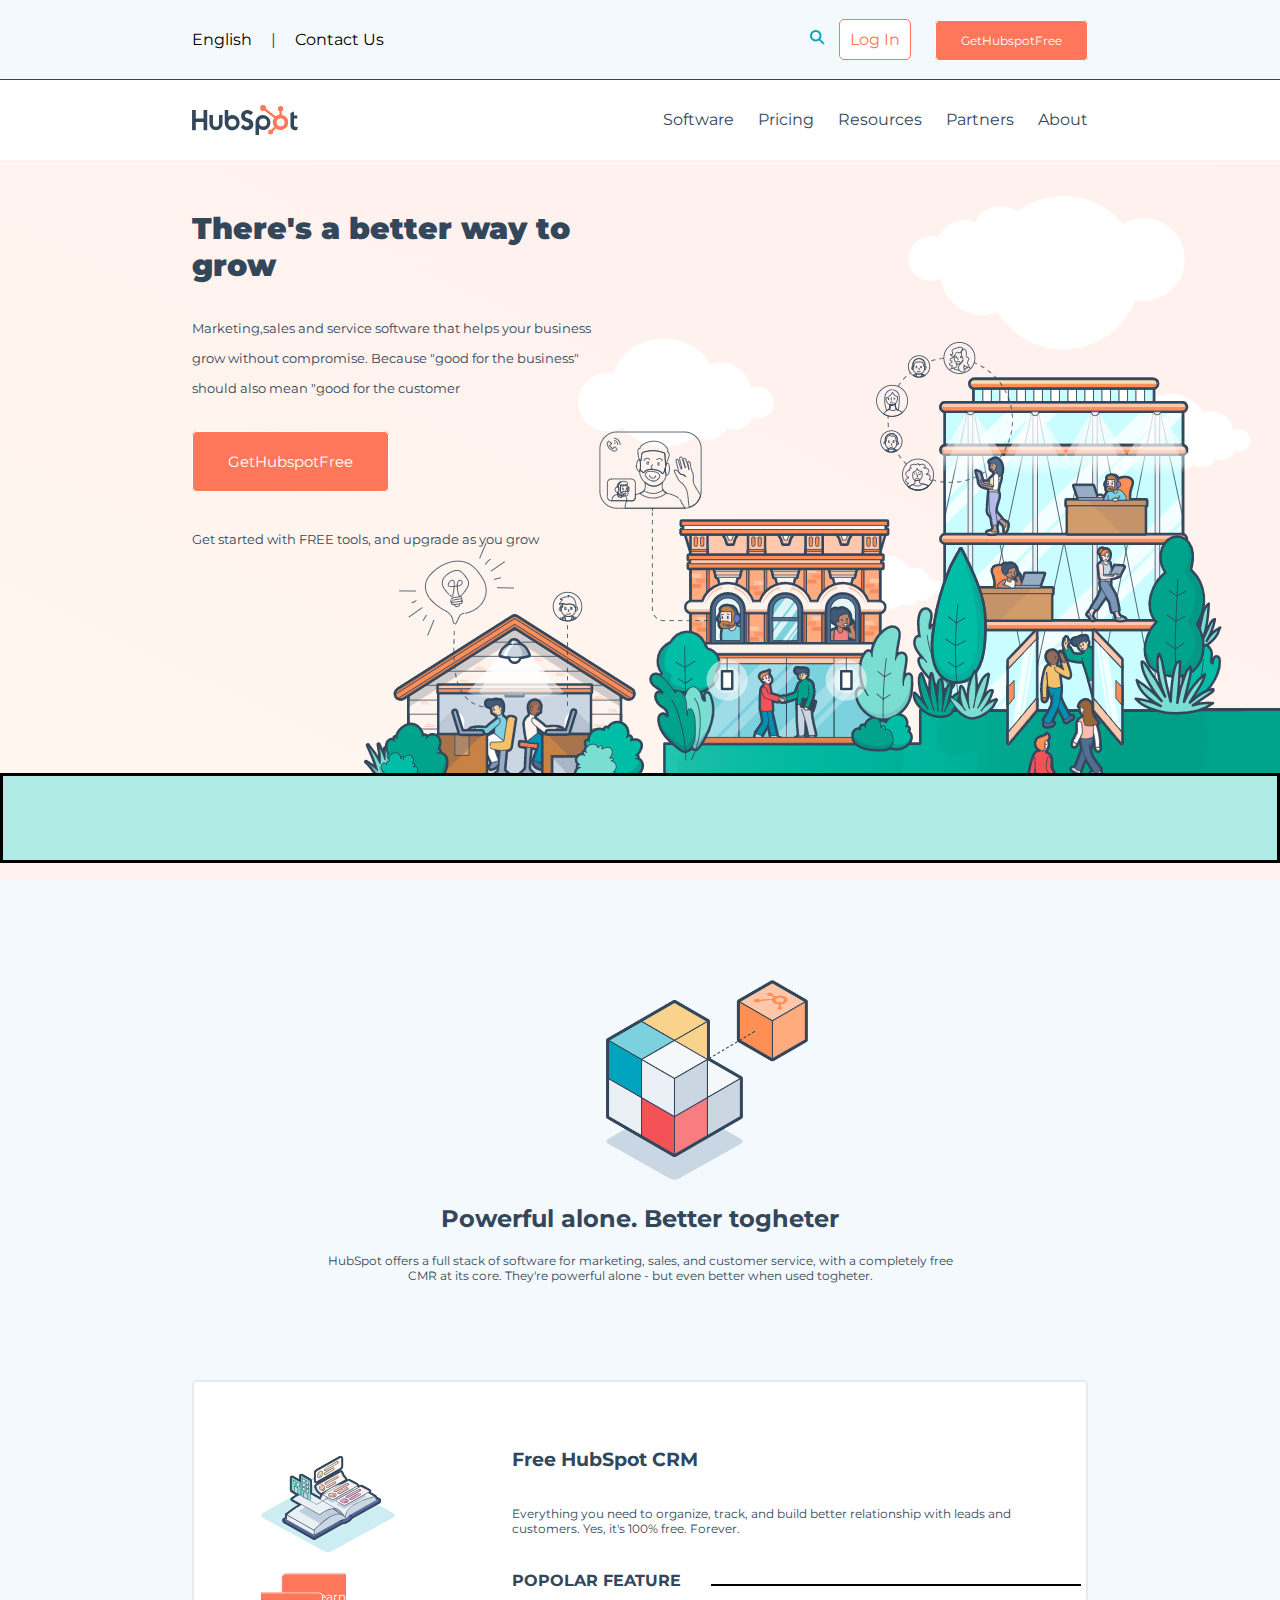
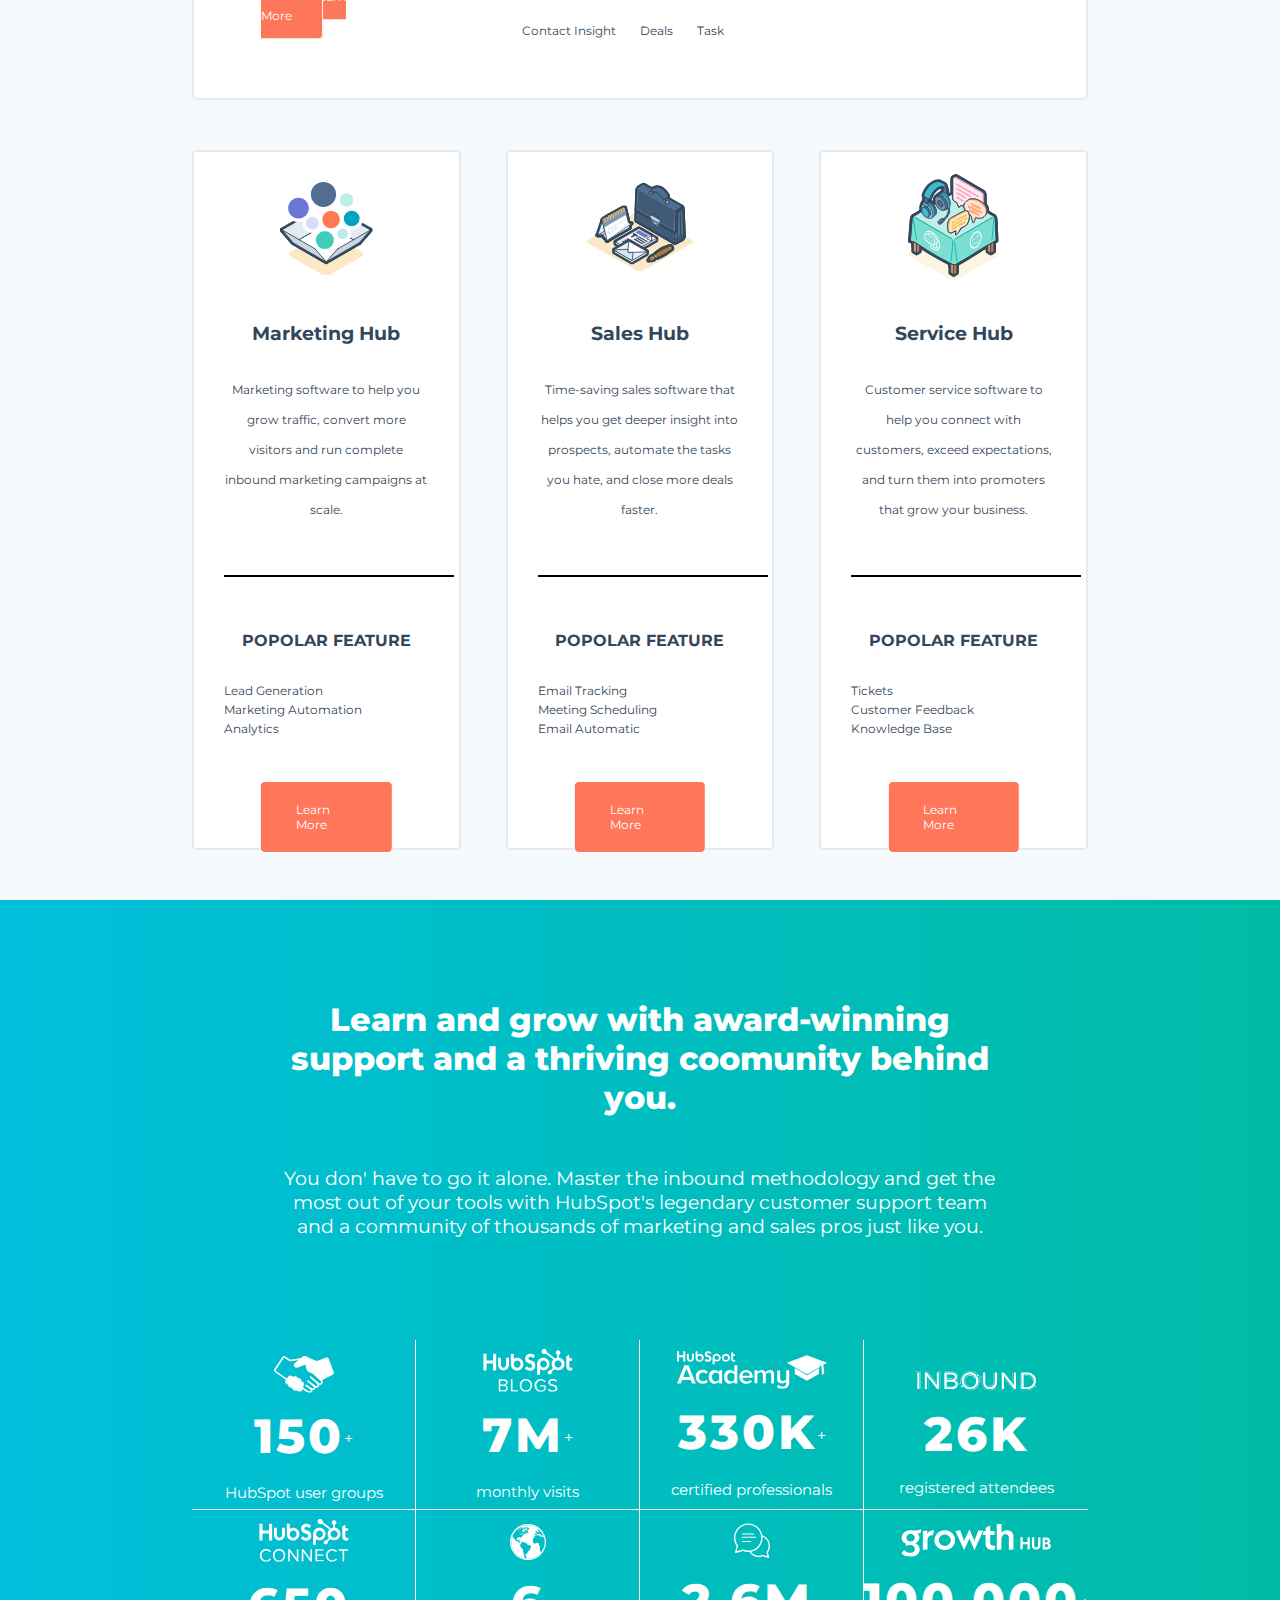
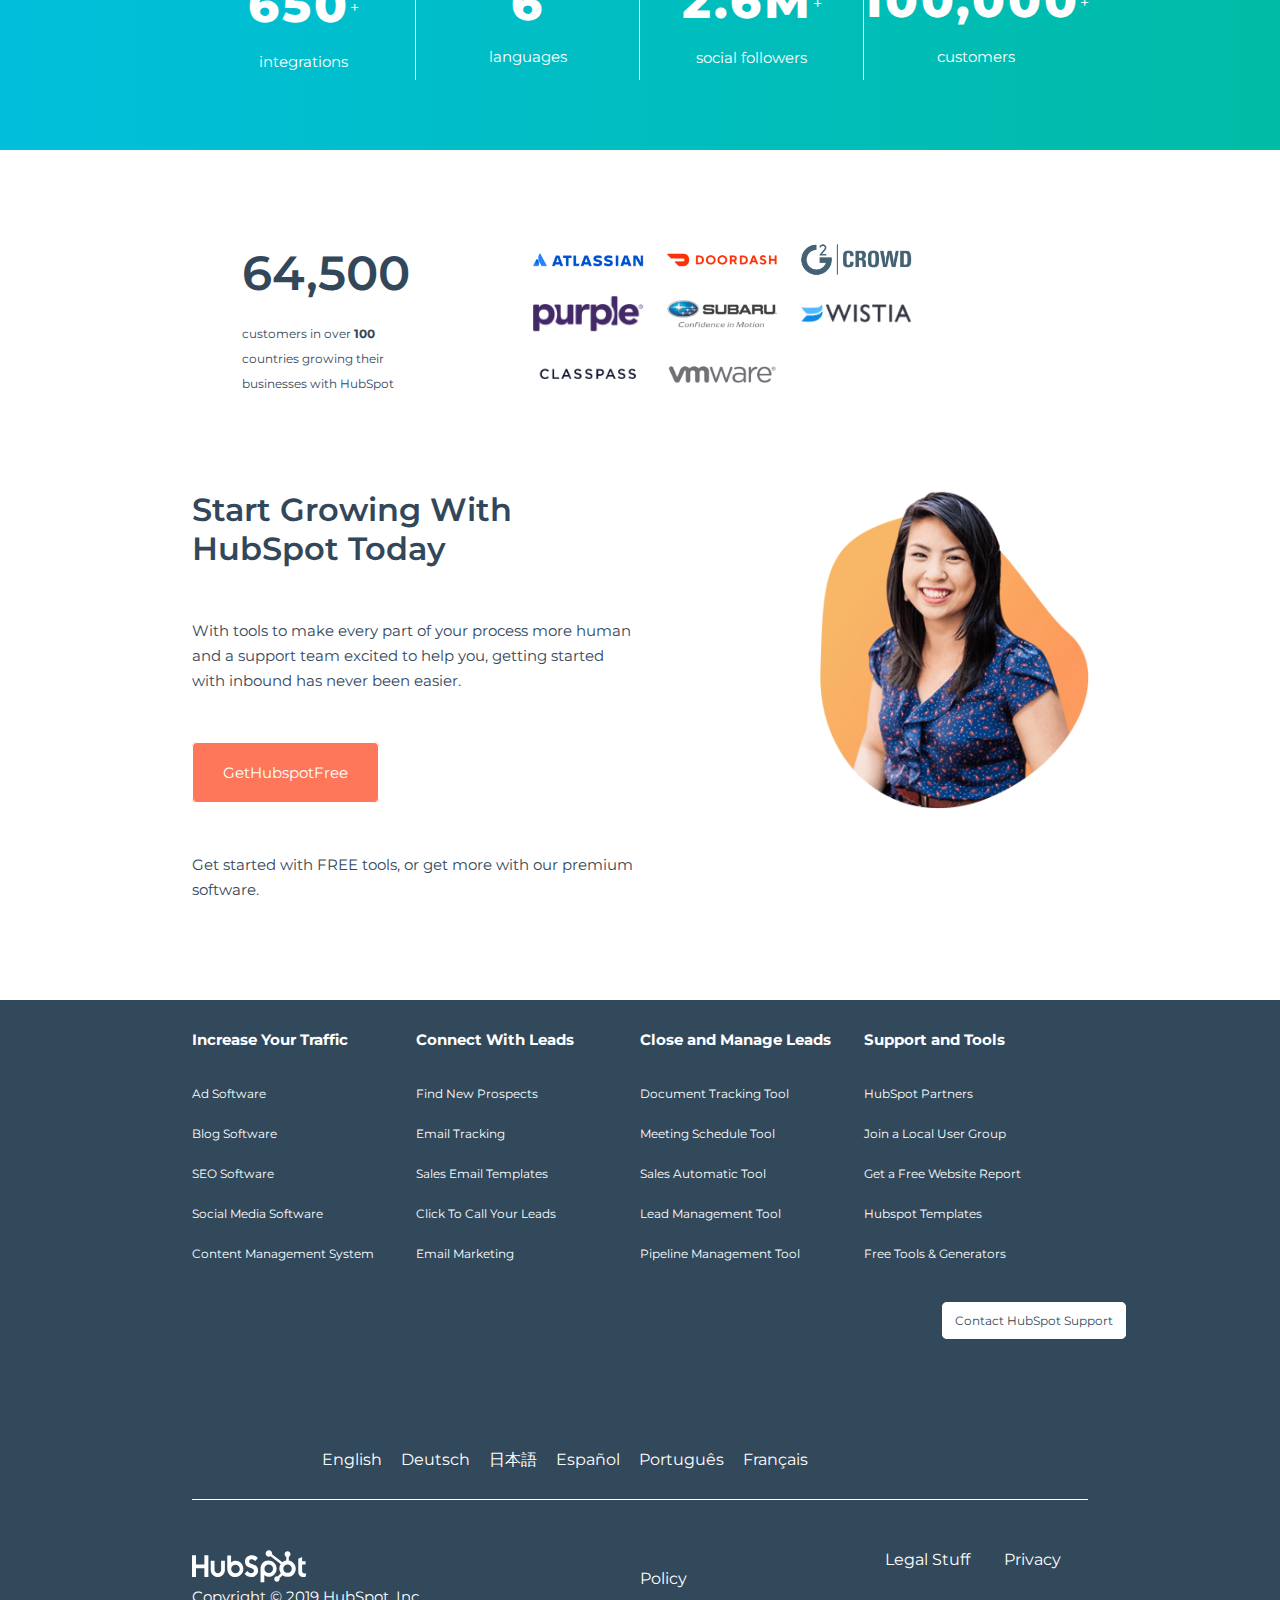
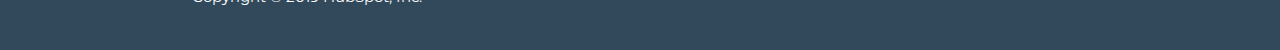
==== Bonus/index.html @ e4b9af1b "Bonus 1 complete" ====
<!DOCTYPE html>
<html lang="en">
<head>
    <meta charset="UTF-8">
    <meta http-equiv="X-UA-Compatible" content="IE=edge">
    <meta name="viewport" content="width=device-width, initial-scale=1.0">
    <title>Hubspot</title>
    <link rel="stylesheet" href="./Asset/style.css">
    <link rel="preconnect" href="https://fonts.gstatic.com">
    <link href="https://fonts.googleapis.com/css2?family=Montserrat:wght@200;400;600;800&display=swap" rel="stylesheet"> 
    <link rel="stylesheet" href="https://cdnjs.cloudflare.com/ajax/libs/font-awesome/5.15.3/css/all.min.css" integrity="sha512-iBBXm8fW90+nuLcSKlbmrPcLa0OT92xO1BIsZ+ywDWZCvqsWgccV3gFoRBv0z+8dLJgyAHIhR35VZc2oM/gI1w==" crossorigin="anonymous" />
    <link rel="icon" href="./assets/img/HubSpot-Inversed-Favicon.webp" />
</head>

<body>
    <!-- Header -->
    <header>

        <div class="first_head">
            <nav class="utility clearfix">
                <ul class="left_nav">
                    <li>
                        <a href="">
                            <i class="fas fa-globe-europe"></i>
                            English
                            <i class="fas fa-chevron-down fa-sm fa-fw"></i>
                        </a>
                    </li>
                    <div class="vr">|</div>
                    <li><a href="">Contact Us</a></li>
                </ul>
                <ul class="right_nav">
                    <img class="search" src="./Asset/IMG/search-20icon.webp" alt="Search">
                    <li><a class="login" href="">Log In</a></li>
                    <li><a class="gethub" href="">GetHubspotFree</a></li>
                </ul>
            </nav>
        </div>
        <div class="second_head">
            <nav class="utility clearfix">
                <div class="img_hubspot">
                    <img class="hubspot" src="./Asset/IMG/logo.svg" alt="Logo">
                </div>
                <div class="right_head">
                <ul>
                    <li>Software <i class="fas fa-chevron-down fa-sm fa-fw"></i></li>
                    <li>Pricing</li>
                    <li>Resources <i class="fas fa-chevron-down fa-sm fa-fw"></i></li>
                    <li>Partners <i class="fas fa-chevron-down fa-sm fa-fw"></i></li>
                    <li>About <i class="fas fa-chevron-down fa-sm fa-fw"></i></li>
                </ul>
                </div>
            </nav>
        </div>
        <section class="main_head">
            <div class="utility">
                <div class="s_head">
                    <h1 class="t_head"><strong>There's a better way to grow</strong></h1><br>
                    <p class="p_head">Marketing,sales and service software that helps your business grow without compromise. Because "good for the business" should also mean "good for the customer</p><br>
                    <a class="span_head" href="">GetHubspotFree</a><br>
                    <p class="sp_head">Get started with FREE tools, and upgrade as you grow</p>
                    
                </div>
            </div>
            <div class="hl_head"></div>
        </section>

    </header>
    
    <!-- /Header -->

    <!-- Main -->
    <main>

        <!-- First Section Main -->

        <div class="content_main">
            <section class="utility">
                <div class="container_1">
                    <img class="cube" src="./Asset/IMG/cube.webp" alt="Cube">
                    <h2 class="h_cube">Powerful alone. Better togheter</h2>
                    <p class="p_cube">HubSpot offers a full stack of software for marketing, sales, and customer service, with a completely free CMR at its core. They're powerful alone - but even better when used togheter.</p>
                </div>
            </section>

            <section class="utility">
                <div class="container_2 clearfix">
                    <div class="l_cont">
                        <div class="position_l">
                            <img class="book" src="./Asset/IMG/book.svg" alt="Book">
                            <a class="learnmore" href="">Learn More</a>
                        </div>
                    </div>
                    <div class="r_cont">
                        <h3 class="r_title">Free HubSpot CRM</h3>
                        <p class="cont_p">Everything you need to organize, track, and build better relationship with leads and <br> customers. Yes, it's 100% free. Forever.</p>
                        <h4 class="pt">POPOLAR FEATURE</h4><div class="linee"></div>
                        <div class="spandiv">
                            <i class="fas fa-check-circle check"></i><span class="spancont">Contact Insight</span> 
                            <i class="fas fa-check-circle check"></i><span class="spancont">Deals</span> 
                            <i class="fas fa-check-circle check"></i><span class="spancont">Task</span>
                        </div>
                        
                    </div>

                </div>
            </section>
            
            <section class="utility">
                <div class="container_3 clearfix">

                    <aside class="left_aside">
                        <div class="img_aside">
                            <img class="buble" src="./Asset/IMG/buble.svg" alt="Buble"><br>
                            <h3 class="t_aside">Marketing Hub</h3>
                            <p class="p_aside">Marketing software to help you grow traffic, convert more visitors and run complete inbound marketing campaigns at scale.</p>
                            <div class="hr_aside"></div><br>
                            <h4 class="h_aside"s>POPOLAR FEATURE</h4>
                            <div class="divspan">
                                <i class="fas fa-check-circle check"></i><span class="s_span">Lead Generation</span><br>
                                <i class="fas fa-check-circle check"></i><span class="s_span">Marketing Automation</span><br>
                                <i class="fas fa-check-circle check"></i><span class="s_span">Analytics</span><br>
                            </div>
                            <div class="div_learn">
                                <a class="learn_more" href="">Learn More</a>
                            </div>
                            
                
                        </div>
                    </aside>

                    <aside class="center_aside">
                        <div class="img_aside">
                            <img class="office" src="./Asset/IMG/office.svg" alt="Office"><br>
                            <h3 class="t_aside">Sales Hub</h3>
                            <p class="p_aside">Time-saving sales software that helps you get deeper insight into prospects, automate the tasks you hate, and close more deals faster.</p>
                            <div class="hr_aside"></div><br>
                            <h4 class="h_aside"s>POPOLAR FEATURE</h4>
                            <div class="divspan">
                                <i class="fas fa-check-circle check"></i><span class="s_span">Email Tracking</span><br>
                                <i class="fas fa-check-circle check"></i><span class="s_span">Meeting Scheduling</span><br>
                                <i class="fas fa-check-circle check"></i><span class="s_span">Email Automatic</span><br>
                            </div>
                            <div class="div_learn">
                                <a class="learn_more" href="">Learn More</a>
                            </div>
                        </div>
                    </aside>

                    <aside class="right_aside">
                        <div class="img_aside">
                            <img class="table" src="./Asset/IMG/table.svg" alt="Table"><br>
                            <h3 class="t_aside">Service Hub</h3>
                            <p class="p_aside">Customer service software to help you connect with customers, exceed expectations, and turn them into promoters that grow your business.</p>
                            <div class="hr_aside"></div><br>
                            <h4 class="h_aside"s>POPOLAR FEATURE</h4>
                            <div class="divspan">
                                <i class="fas fa-check-circle check"></i><span class="s_span">Tickets</span><br>
                                <i class="fas fa-check-circle check"></i><span class="s_span">Customer Feedback</span><br>
                                <i class="fas fa-check-circle check"></i><span class="s_span">Knowledge Base</span><br>
                            </div>
                            <div class="div_learn">
                                <a class="learn_more" href="">Learn More</a>
                            </div>
                        </div>
                    </aside>

                </div>

            </section>
        </div>

        <!-- /First Section Main -->

        <!-- Second Section Main -->

        <div class="contblue">
            <section class="sectionblue utility">
                <div class="divblue">
                    <h2 class="hblue">Learn and grow with award-winning support and a thriving coomunity behind you.</h2><br>
                    <p class="pblue">You don' have to go it alone. Master the inbound methodology and get the most out of your tools with HubSpot's legendary customer support team and a community of thousands of marketing and sales pros just like you.</p>
                </div>
            </section>

            <section class="sectable utility">
                <div class="mastertable clearfix">
                    <div class="table1">
                        <div class="tablecenter">
                            <img class="imgtable" src="./Asset/IMG/hands.svg" alt=""><br>
                            <h3 class="htable">150</h3><span class="plustable">+</span><br>
                            <p class="stable">HubSpot user groups</p>
                        </div>
                    </div>
                    <div class="table2">
                        <div class="tablecenter">
                            <img class="imgtableblog" src="./Asset/IMG/blogs.svg" alt=""><br>
                            <h3 class="htable">7M</h3><span class="plustable">+</span><br>
                            <p class="stable">monthly visits</p>
                        </div>
                    </div>
                    <div class="table3">
                        <div class="tablecenter">
                            <img class="imgtableac" src="./Asset/IMG/academy.svg" alt=""><br>
                            <h3 class="htable">330K</h3><span class="plustable">+</span><br>
                            <p class="stable">certified professionals</p>
                        </div>
                    </div>
                    <div class="table4">
                        <div class="tablecenter">
                            <img class="imgtablebound" src="./Asset/IMG/inbound.svg" alt=""><br>
                            <h3 class="htable">26K</h3><br>
                            <p class="stable">registered attendees</p>
                        </div>
                    </div>
                    <div class="table5">
                        <div class="tablecenter">
                            <img class="imgtableconn" src="./Asset/IMG/connect.svg" alt=""><br>
                            <h3 class="htable">650</h3><span class="plustable">+</span><br>
                            <p class="stable">integrations</p>
                        </div>
                    </div>
                    <div class="table6">
                        <div class="tablecenter">
                            <img class="imgtableglobe" src="./Asset/IMG/globe.svg" alt=""><br>
                            <h3 class="htable">6</h3><br>
                            <p class="stable">languages</p>
                        </div>
                    </div>
                    <div class="table7">
                        <div class="tablecenter">
                            <img class="imgtablefollow" src="./Asset/IMG/followers.svg" alt=""><br>
                            <h3 class="htable">2.6M</h3><span class="plustable">+</span><br>
                            <p class="stable">social followers</p>
                        </div>
                    </div>
                    <div class="table8">
                        <div class="tablecenter">
                            <img class="imgtablegrowth" src="./Asset/IMG/growth.svg" alt=""><br>
                            <h3 class="htable">100,000</h3><span class="plustable">+</span><br>
                            <p class="stable">customers</p>
                        </div>
                    </div>

                </div>

            </section>

        </div>

        <!-- /Second Section Main -->

        <!-- Third Section Main -->

        <section class="secpartner utility">

            <div class="firstpartner clearfix">
                <div class="firstpartnerleft">
                    <div class="partnerposition">
                        <h2 class="hfirstleft">64,500</h2><br>
                        <p class="pfirstleft">customers in over <strong>100</strong> countries growing their businesses with HubSpot </p>
                    </div>
                </div>
                <div class="divlogo">
                    <div class="logomargin partnerposition clearfix">
                        <img class="partnerlogo" src="./Asset/IMG/atlasian.webp" alt="Logo Atlassian">
                        <img class="partnerlogo" src="./Asset/IMG/doordash.webp" alt="Logo Doordash">
                        <img class="partnerlogo" src="./Asset/IMG/g2crowd.webp" alt="Logo Crowd">
                        <img class="partnerlogo" src="./Asset/IMG/purple.webp" alt="Logo Purple">
                        <img class="partnerlogo" src="./Asset/IMG/subaru.webp" alt="Logo Subaru">
                        <img class="partnerlogo" src="./Asset/IMG/wistia.webp" alt="Logo Wistia">
                        <img class="partnerlogo" src="./Asset/IMG/classpass.webp" alt="Logo Classpass">
                        <img class="partnerlogo" src="./Asset/IMG/vmware.webp" alt="Logo VMware">
                    </div>
                </div>
            </div>

            <div class="secondpartner clearfix">
                <div class="divadvertising">
                    <h3 class="hadvertising">Start Growing With HubSpot Today</h3>
                    <p class="padvertising">With tools to make every part of your process more human and a support team excited to help you, getting started with inbound has never been easier.</p>
                    <a class="gethubadvertising" href="">GetHubspotFree</a>
                    <p class="padvertising2">Get started with FREE tools, or get more with our premium software.</p>
                </div>
                <div class="happyuser">
                    <img src="./Asset/IMG/woman.webp" alt="">
                </div>
            </div>

        </section>

        <!-- /Third Section Main -->

    </main>
    <!-- /Main -->

    <!-- Footer -->
    <footer>
        <section class="utility">
            <div class="listfooter clearfix">
                <div class="footdiv">
                    <h3 class="hfoot">Increase Your Traffic</h3>
                    <ul>
                        <li><a href="">Ad Software</a></li>
                        <li><a href="">Blog Software</a></li>
                        <li><a href="">SEO Software</a></li>
                        <li><a href="">Social Media Software</a></li>
                        <li><a href="">Content Management System</a></li>
                    </ul>
                </div>
                <div class="footdiv">
                    <h3 class="hfoot">Connect With Leads</h3>
                    <ul>
                        <li><a href="">Find New Prospects</a></li>
                        <li><a href="">Email Tracking</a></li>
                        <li><a href="">Sales Email Templates</a></li>
                        <li><a href="">Click To Call Your Leads</a></li>
                        <li><a href="">Email Marketing</a></li>
                    </ul>
                </div>
                <div class="footdiv">
                    <h3 class="hfoot">Close and Manage Leads</h3>
                    <ul>
                        <li><a href="">Document Tracking Tool</a></li>
                        <li><a href="">Meeting Schedule Tool</a></li>
                        <li><a href="">Sales Automatic Tool</a></li>
                        <li><a href="">Lead Management Tool</a></li>
                        <li><a href="">Pipeline Management Tool</a></li>
                    </ul>
                </div>
                <div class="footdiv">
                    <h3 class="hfoot">Support and Tools</h3>
                    <ul>
                        <li><a href="">HubSpot Partners</a></li>
                        <li><a href="">Join a Local User Group</a></li>
                        <li><a href="">Get a Free Website Report</a></li>
                        <li><a href="">Hubspot Templates</a></li>
                        <li><a href="">Free Tools & Generators</a></li>
                    </ul>
                </div>
            </div>
            <div class="contactdiv">
                <div class="socialdiv">
                    <div class="divsupport"><a class="support" href="">Contact HubSpot Support</a></div>
                    <a href=""><i class="fab fa-facebook-f socialicon"></i></a>
                    <a href=""><i class="fab fa-instagram socialicon"></i></a>
                    <a href=""><i class="fab fa-youtube socialicon"></i></a>
                    <a href=""><i class="fab fa-twitter socialicon"></i></a>
                    <a href=""><i class="fab fa-linkedin-in socialicon"></i></a>
                </div>
                <div class="divlang">
                    <ul>
                        <li><a href="">English</a></li>
                        <li><a href="">Deutsch</a></li>
                        <li><a href="">日本語</a></li>
                        <li><a href="">Español</a></li>
                        <li><a href="">Português</a></li>
                        <li><a href="">Français</a></li>
                    </ul>
                </div>
            </div>
            <div class="lastfooter clearfix">
                <div class="firstfoot">
                    <img src="./Asset/IMG/logo-white.svg" alt="Logo white"><br>
                    <p class="pfoot">Copyright &copy; 2019 HubSpot, Inc.</p>
                </div>
                <div class="secondfoot">
                    <span class="footspan">Legal Stuff</span>
                    <span>Privacy Policy</span>
                </div>
            </div>

        </section>

    </footer>
    <!-- /Footer -->

</body>
</html>
---- Bonus/Asset/style.css ----
/* Utility */

*{
    box-sizing: border-box;
    margin: 0;
    padding: 0;
    font-family: 'Montserrat', sans-serif;
    color: #33475B;
}

.clearfix::after{
    display: table;
    content: "";
    clear: both;
}

.utility{
    width: 70%;
    margin: auto;
}

.check{
    color: #FE775A;
}

/* ******************* */

/* Header */

header{
    height: 800px;
    background-color: #FFF2EE;
}

.first_head{
    height: 80px;
    background-color: #F4F9FD;
    border-bottom: 1px solid #33475B;
    position: fixed;
    top: 0;
    left: 0;
    width: 100%;
    z-index: 1;
}

ul li a{
    list-style: none;
    text-decoration: none;
    color: black;
}

.left_nav{
    width: 50%;
}

.img_head{
    background-color: black;
    height: 15px;
    margin-right: 5px;
}

.vr{
    margin-left: 15px;
    margin-right: 15px;
    display: inline-block;
}

.search{
    height: 15px;
}

.login{
    color: #FE775A;
    height: 30px;
    width: 60px;
    padding: 10px 10px;
    background-color: white;
    border: 1px solid #FE775A;
    border-radius: 5px;
    margin-left: 10px;
}   

.gethub{
    color: white;
    font-size: 12px;
    padding: 12px 25px;
    background-color: #FE775A;
    border: 1px solid white;
    border-radius: 5px;
    margin-left: 20px;
}

.left_nav, .right_nav{
    float: left;
}

 .left_nav li{
     display: inline-block;
     margin-top: 30px;
}

.right_nav li{
    display: inline-block;
    margin-top: 30px;
}

.right_nav{
    width: 50%;
    text-align: right;
    right: 0;
}    

.second_head{
    height: 80px;
    background-color: white;
    margin-top: 80px;
}

.img_hubspot{
    float: left;
    width: 30%;
}

.hubspot{
    float: left;
    margin-top: 25px;
}

.right_head{
    width: 70%;
    float: left;
    text-align: right;
    right: 0;
}

.right_head ul li{
    display: inline-block;
    margin-top: 30px;
    padding-left: 20px;
    padding-right: 0;
}

.main_head{
    height: 700px;
    background-image: url(./IMG/jumbotron.png);
    background-repeat: no-repeat;
    background-position: right;
    position: relative;
}

.s_head{
    height: 400px;
    width: 400px;
}

.t_head{
    font-size: 30px;
    font-weight: 800;
    padding-bottom: 10px;
    padding-top: 50px;
}

.p_head{
    line-height: 30px;
    font-size: small;
    margin-bottom: 30px;
}

.span_head{
    color: white;
    font-size: 15px;
    padding: 20px 35px;
    background-color: #FE775A;
    border: 1px solid white;
    border-radius: 5px;
    text-decoration: none;
}

.sp_head{
    font-size: small;
    margin-top: 60px;
}

.hl_head{
    background-color: #AFEBE4;
    height: 90px;
    margin-top: 213px;
    border: 3px solid black;
}

/* ******************* */

/* Main */

/* First Section Main */

.content_main{
    background-color: #F4F9FD;
    width: 100%;
    padding-bottom: 50px;
}

.container_1{
    height: 500px;
    width: 70%;
    margin: auto;
}

.cube{
    height: 200px;
    margin-top: 100px;
    margin-left: 215px;
}

.h_cube{
    text-align: center;
    margin-top: 20px;
}

.p_cube{
    text-align: center;
    margin-top: 20px;
    font-size: 12px;
}

.container_2{
    height: 320px;
    background-color: white;
    border: 2px solid rgba(211, 211, 211, 0.5) ;
    border-radius: 5px;
}

.l_cont{
    height: 100%;
    width: 30%;
    float: left;
    position: relative;
}

.position_l{
    position: absolute;
    top: 50%;
    left: 50%;
    transform: translate(-50%, -50%);
}

.book{
    width: 100%;
    margin-bottom: 30px;
}

.learnmore{
    color: white;
    font-size: 12px;
    padding: 15px 30px;
    background-color: #FE775A;
    border: 1px solid white;
    border-radius: 5px;
    margin-left: 20px;
    text-decoration: none;
    text-align: center;
}

.r_cont{
    height: 100%;
    width: 70%;
    float: left;
    padding-left: 50px;
}

.r_title{
    margin-top: 65px;
    font-size: 1.2rem;
}

.cont_p{
    font-size: 12px;
    margin-top: 35px;
}

.pt{
    margin-top: 35px;
    display: inline-block;
}

.linee{
    width: 370px;
    border: 0.5px solid black;
    display: inline-block;
    margin-left: 30px;
}

.spandiv{
    margin-top: 30px;
}

.spancont{
    font-size: 12px;
    margin-left: 10px;
    margin-right: 10px;
}    

.container_3{
    height: 700px;
    margin-top: 50px;
    width: 100%;
}

.left_aside{
    float: left;
    width: 30%;
    margin-right: 5%;
    height: 100%;
    background-color: white;
    border: 2px solid rgba(211, 211, 211, 0.5);
    border-radius: 5px;
}

.img_aside{
    height: 150px;
    position: relative;
}

.buble{
    width: 35%;
    position: absolute;
    top: 50%;
    left: 50%;
    transform: translate(-50%, -50%);
}

.t_aside{
    text-align: center;
    margin-top: 150px;
    font-size: 1.2rem;
}

.p_aside{
    font-size: 12px;
    text-align: center;
    margin-top: 30px;
    padding-left: 30px;
    padding-right: 30px;
    line-height: 30px;
}

.hr_aside{
    border: 0.5px solid black;
    width: 230px;
    margin-top: 50px;
    margin-left: 30px;
}

.h_aside{
    text-align: center;
    margin-top: 35px;
}

.s_span{
    font-size: 12px;
    padding-left: 10px;
}

.divspan{
    margin-top: 30px;
    margin-left: 20px;
}

.div_learn{
    height: 100px;
    margin-top: 30px;
    position: relative;
}

.learn_more{
    color: white;
    font-size: 12px;
    padding: 20px 35px;
    background-color: #FE775A;
    border: 1px solid white;
    border-radius: 5px;
    text-decoration: none;
    position: absolute;
    top: 50%;
    left: 50%;
    transform: translate(-50%, -50%);
}

.center_aside{
    float: left;
    width: 30%;
    margin-right: 5%;
    height: 100%;
    background-color: white;
    border: 2px solid rgba(211, 211, 211, 0.5);
    border-radius: 5px;
}

.office{
    width: 40%;
    position: absolute;
    top: 50%;
    left: 50%;
    transform: translate(-50%, -50%);
}

.right_aside{
    float: left;
    width: 30%;
    background-color: black;
    height: 100%;
    background-color: white;
    border: 2px solid rgba(211, 211, 211, 0.5);
    border-radius: 5px;
}

.table{
    width: 35%;
    position: absolute;
    top: 50%;
    left: 50%;
    transform: translate(-50%, -50%);
}

/* ******************* */

/* Second Section Main */

.contblue{
    height: 850px;
    background: linear-gradient(270deg, #00BCA6 0%, #00BFDB 100%);
}

.sectionblue{
    height: 40%;
}

.divblue{
    width: 80%;
    margin: auto;
    padding-top: 100px;
    
}

.hblue{
    font-size: 2rem;
    font-weight: 800;
    text-align: center;
    color: white;
}

.pblue{
    text-align: center;
    font-size: 1.2rem;
    padding-top: 30px;
    color: white;
}

.sectable{
    height: 40%;
    margin-top: 100px;
}

.mastertable{
    height: 100%;
    width: 100%;
}

.tablecenter{
    position: absolute;
    top: 50%;
    left: 50%;
    transform: translate(-50%, -50%);
    text-align: center;
    width: 300px;
}

.imgtable{
    width: 20%;
}

.htable{
    color: white;
    font-weight: 800;
    font-size: 3rem;
    display: inline-block;
    letter-spacing: 3px;
    padding-top: 10px;
}  

.plustable{
    color: white;
    vertical-align: middle;
    display: inline-block;
    margin-bottom: 20px;
}

.stable{
    color: white;
    font-size: 15px;
    text-align: center;
    width: 300px;
    margin-top: 15px;

}

.table1{
    float: left;
    width: 25%;
    height: 50%;
    position: relative;
    border-bottom: 1px solid white;
    border-right: 1px solid white;
}



.table2{
    float: left;
    width: 25%;
    height: 50%;
    position: relative;
    border-bottom: 1px solid white;
    border-right: 1px solid white;
}

.imgtableblog{
    width: 30%;
}

.table3{
    float: left;
    width: 25%;
    height: 50%;
    position: relative;
    border-bottom: 1px solid white;
    border-right: 1px solid white;
}

.imgtableac{
    width: 50%;
}
.table4{
    float: left;
    width: 25%;
    height: 50%;
    position: relative;
    border-bottom: 1px solid white;
}

.imgtablebound{
    width:40%;
}

.table5{
    float: left;
    width: 25%;
    height: 50%;
    position: relative;
    border-right: 1px solid white;
}

.imgtableconn{
    width: 30%;
}

.table6{
    float: left;
    width: 25%;
    height: 50%;
    position: relative;
    border-right: 1px solid white;
}

.imgtableglobe{
    width: 12%;
}

.table7{
    float: left;
    width: 25%;
    height: 50%;
    position: relative;
    border-right: 1px solid white;
}

.imgtablefollow{
    width: 12%;
}

.table8{
    float: left;
    width: 25%;
    height: 50%;
    position: relative;
}

.imgtablegrowth{
    width: 50%;
}

/* ******************* */

/* Third Section Main */

.secpartner{
    height: 850px;
}

.firstpartner{
    height: 40%;
}

.firstpartnerleft{
    height: 100%;
    width: 30%;
    position: relative;
    float: left;
}

.partnerposition{
    position: absolute;
    top: 50%;
    left: 50%;
    transform: translate(-50%, -50%);
}

.hfirstleft{
    font-size: 3rem;
    font-weight: 600;
}

.pfirstleft{
    font-size: 12px;
    line-height: 25px;
}

.divlogo{
    height: 100%;
    width: 70%;
    float: left;
    position: relative;
}

.logomargin{
    width: 80%;
}

.partnerlogo{
    width: 110px;
    margin: 10px;
    vertical-align: middle;
}


.secondpartner{
    height: 60%;
}

.divadvertising{
    height: 100%;
    width: 50%;
    float: left;
}

.hadvertising{
    font-weight: 600;
    font-size: 2rem;
}

.padvertising{
    margin-top: 50px;
    font-size: 15px;
    line-height: 25px;
    margin-bottom: 70px;
}

.gethubadvertising{
    color: white;
    font-size: 15px;
    padding: 20px 30px;
    background-color: #FE775A;
    border: 1px solid white;
    border-radius: 5px;
    text-decoration: none;
}

.padvertising2{
    margin-top: 70px;
    font-size: 15px;
    line-height: 25px;
}

.happyuser{
    height: 100%;
    width: 50%;
    float: left;
}

.happyuser img{
    width: 60%;
    margin-left: 180px;
}

/* ******************* */

/* ******************* */

/* Footer */

footer{
    height: 650px;
    background-color: #32495B;
}

.listfooter{
    width: 100%;
    height: 300px;
}

.footdiv{
    float: left;
    height: 100%;
    width: 25%;
}

.listfooter h3, .listfooter ul, .listfooter li, .listfooter a{
    color: white;
}

.listfooter h3{
    margin-top: 30px;
    margin-bottom: 25px;
    font-size: 15px;
}

.listfooter ul, .listfooter li, .listfooter a{
    list-style: none;
    font-size: 12px;
    line-height: 40px;
}

.contactdiv{
    height: 200px;
    color: white;
}

.socialdiv{
    width: 200px;
    height: 100px;
    margin-left: 750px;
}

.divsupport{
    margin-bottom: 25px;
    padding-top: 10px;
}

.support{
    color: #32495B;
    font-size: 12px;
    padding: 10px 12px;
    background-color: white;
    border: 1px solid white;
    border-radius: 5px;
    text-decoration: none;
}

.socialicon{
    color: white;
    letter-spacing: 20px;
}

.divlang{
    width: 100%;
    height: 100px;
    display: inline-block;
    text-align: center;
    border-bottom: 1px solid white;
    word-spacing: 15px;
    padding-right: 150px;
    padding-top: 50px;
}

.divlang ul, .divlang li, .divlang a{
    display: inline-block;
    color: white;
}

.lastfooter{
    height: 150px;
    width: 100%;
}

.firstfoot{
    height: 100%;
    width: 50%;
    float: left;
    color: white;
    padding-top: 50px;
}

.pfoot{
    color: white;
    font-size: 15px;
}

.secondfoot{
    height: 100%;
    width: 50%;
    float: left;
    padding-top: 50px;
}

.secondfoot span{
    color: white;
    padding: 15px;
}

.footspan{
    margin-left: 230px;
}

/* ******************* */
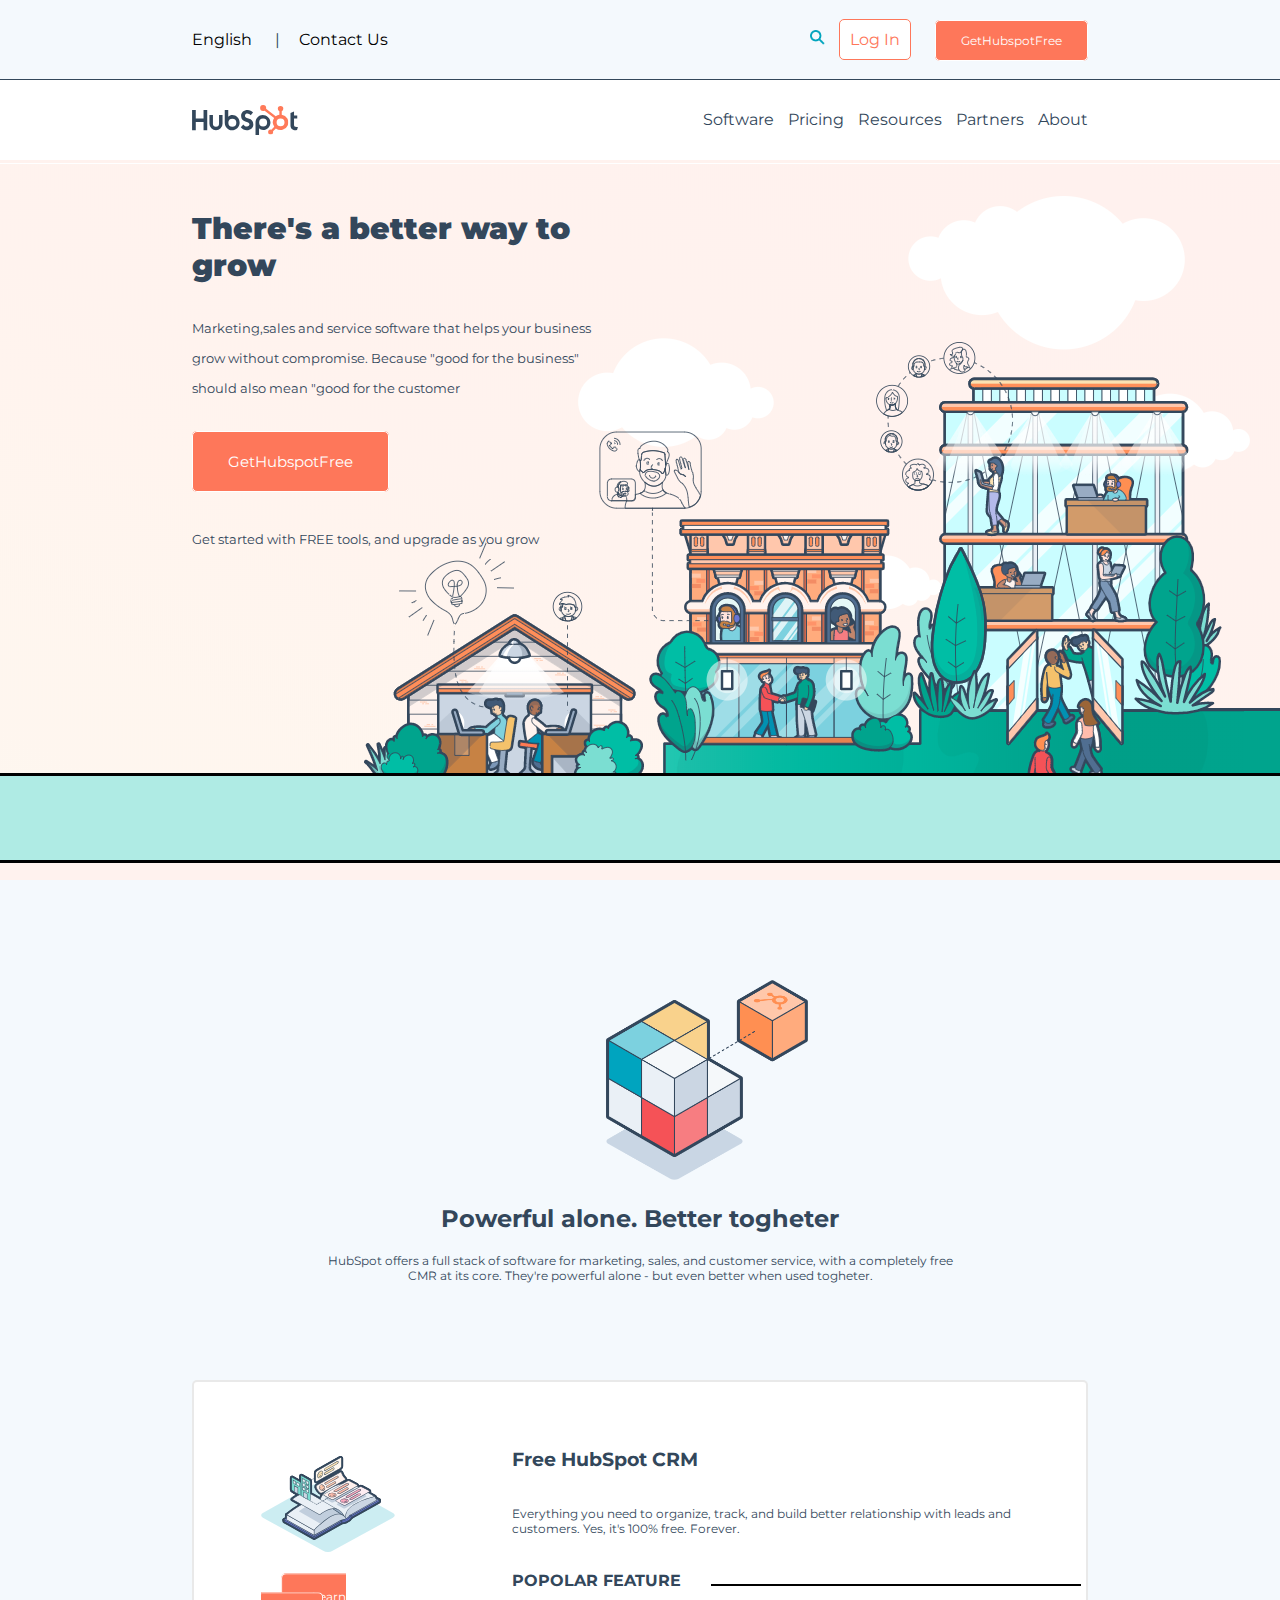
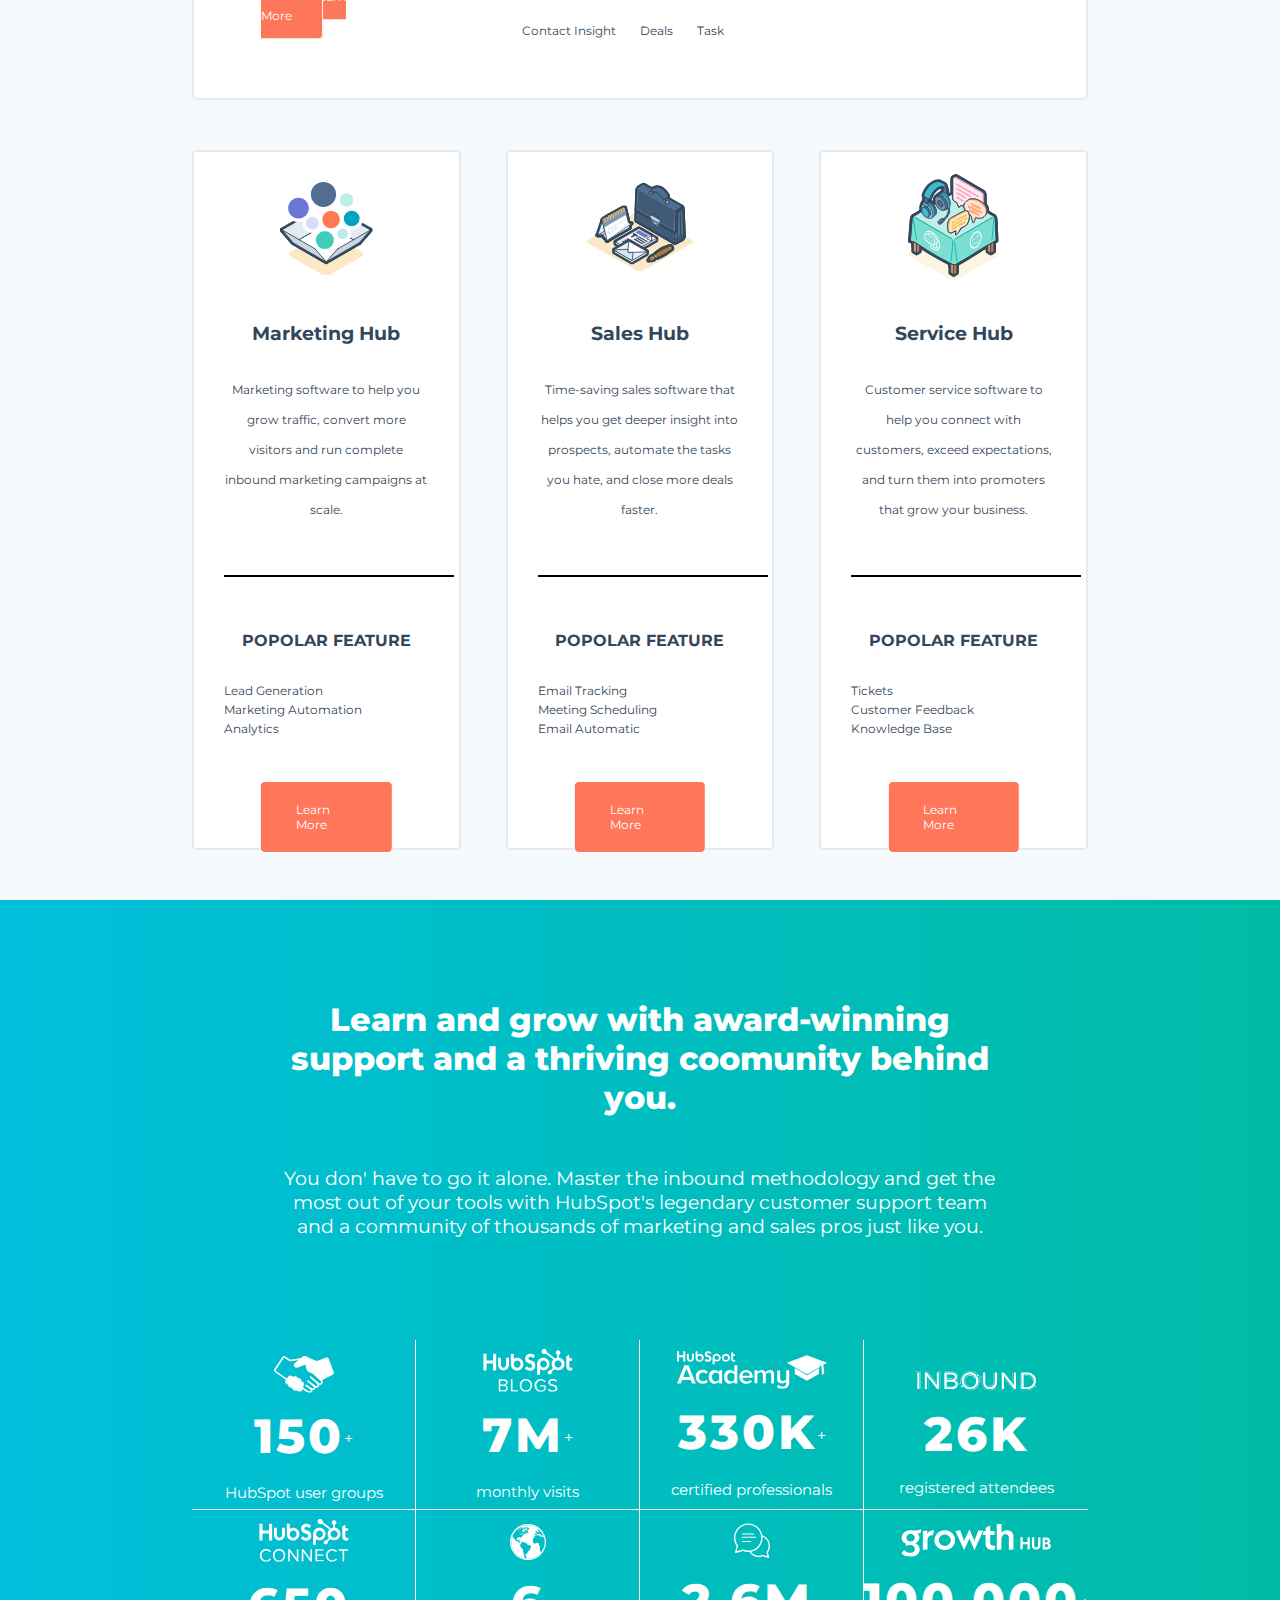
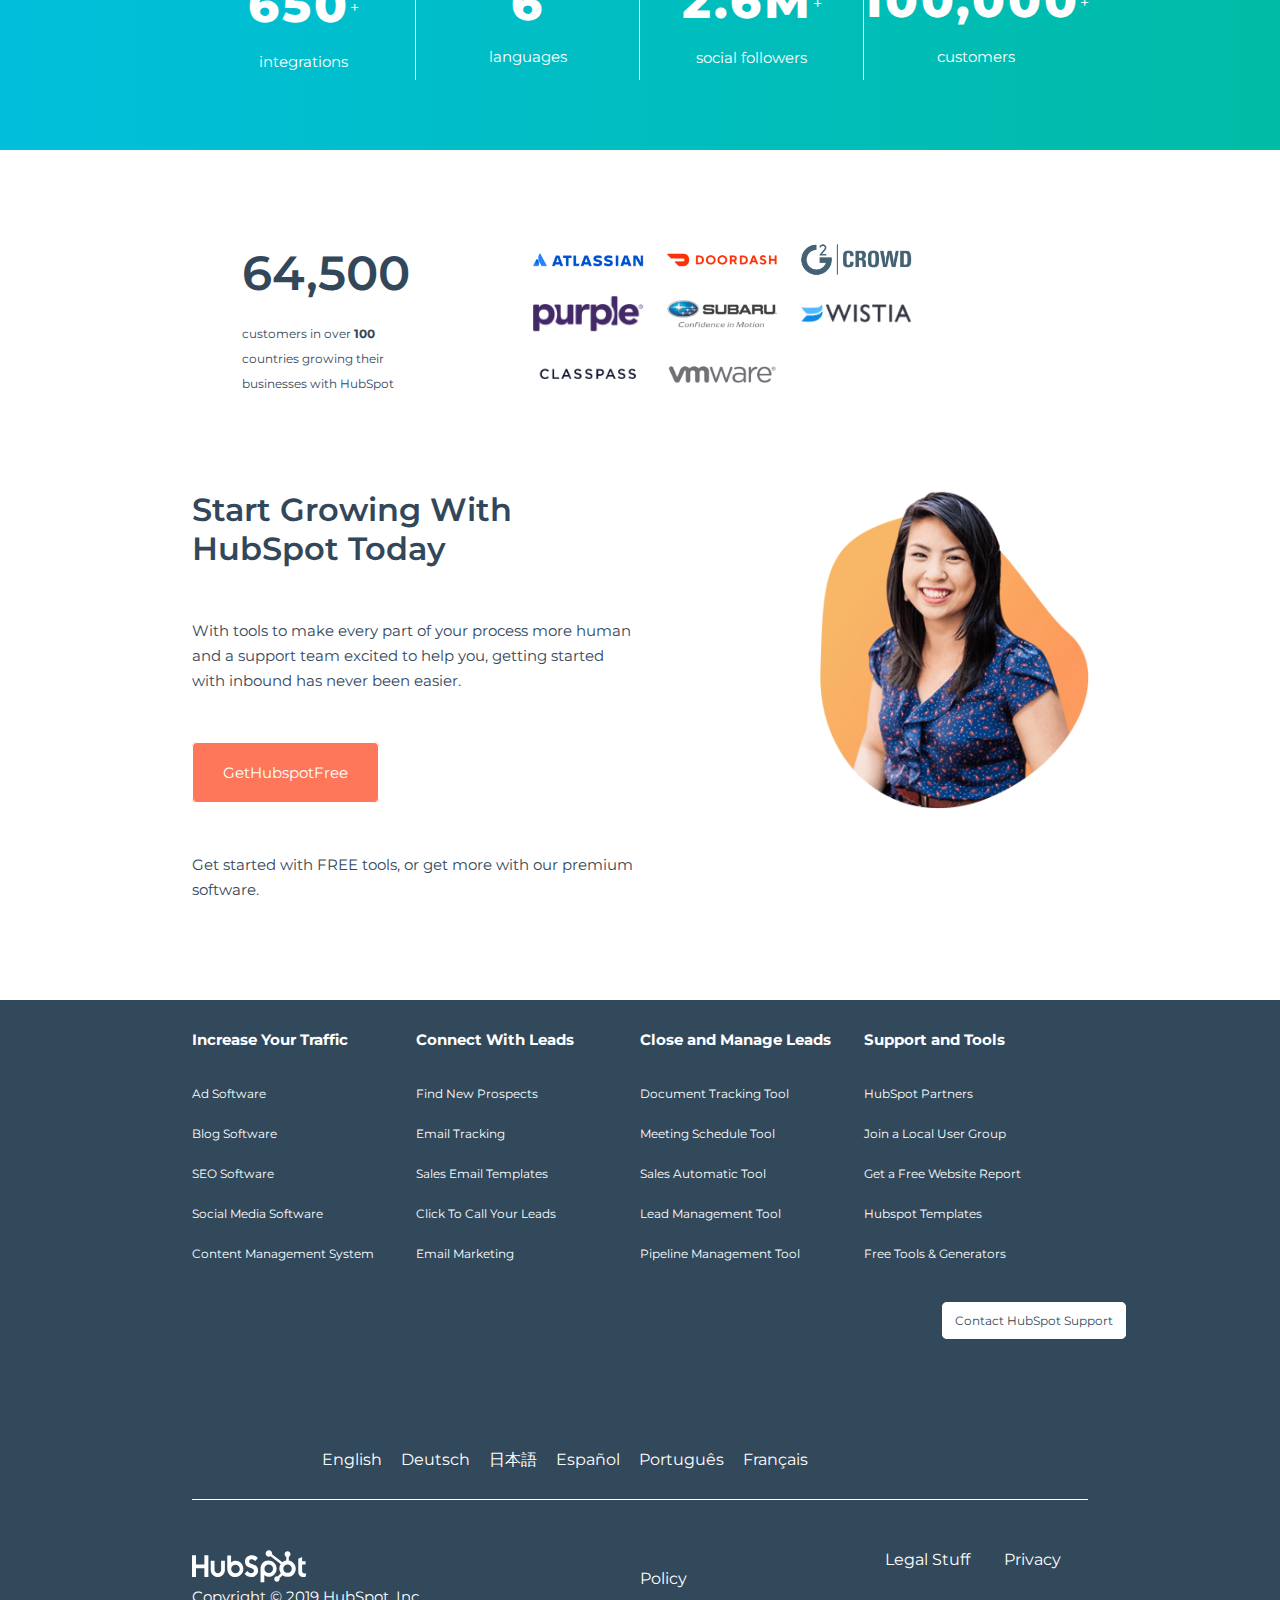
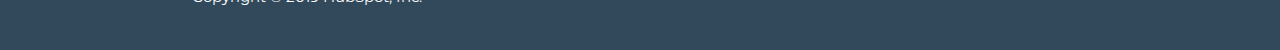
==== commit aad9def5: "Bonus 2 complete" ====
--- a/Bonus/index.html
+++ b/Bonus/index.html
@@ -23,7 +23,17 @@
                         <a href="">
                             <i class="fas fa-globe-europe"></i>
                             English
-                            <i class="fas fa-chevron-down fa-sm fa-fw"></i>
+                            <div class="dropdown">
+                                <i class="fas fa-chevron-down fa-sm fa-fw"></i>
+                                <div class="dropdowncontentlang">
+                                  <a href="">日本語</a><br>
+                                  <a href="">Deutsch</a><br>
+                                  <a href="">English</a><br>
+                                  <a href="">Español</a><br>
+                                  <a href="">Português</a><br>
+                                  <a href="">Français</a>
+                                </div>
+                            </div>
                         </a>
                     </li>
                     <div class="vr">|</div>
@@ -43,11 +53,127 @@
                 </div>
                 <div class="right_head">
                 <ul>
+                    <div class="dropdown">
                     <li>Software <i class="fas fa-chevron-down fa-sm fa-fw"></i></li>
+                        <div class="dropdowncontentsoft">
+                            <div class="soft1 clearfix">
+                                <img class="softimg" src="./Asset/IMG/free_hub_crm.jpg" alt="">
+                                <h5 class="softh5">Free HubSpot CRM</h5>
+                                <p class="softp">All your contacts and companies, 100% free.</p>
+                            </div>
+                            <div class="soft2">
+                                <div class="softdiv clearfix">
+                                    <img class="softimg" src="./Asset/IMG/free_hub_crm.jpg" alt="">
+                                    <h5 class="softh5">Marketing Hub</h5>
+                                    <p class="softp">Marketing software to increase traffic and leads. Free and premium plans.</p>
+                                </div>
+                                <div class="softdiv clearfix">
+                                    <img class="softimg" src="./Asset/IMG/sales_hub.jpg" alt="">
+                                    <h5 class="softh5">Sales Hub</h5>
+                                    <p class="softp">Sales software for closing more deals, faster. Free and premium plans.</p>
+                                </div>
+                                <div class="softdiv clearfix">
+                                    <img class="softimg" src="./Asset/IMG/service_hub.jpg" alt="">
+                                    <h5 class="softh5">Service Hub</h5>
+                                    <p class="softp">Software for providing first-class customer service. Free and premium plans.</p>
+                                </div>
+                                <div class="softdiv clearfix">
+                                    <img class="softimg" src="./Asset/IMG/cms_hub.jpg" alt="">
+                                    <h5 class="softh5">CMS Hub</h5>
+                                    <p class="softp">Content management software to power websites. Premium plans and free trial.</p>
+                                </div>
+                            </div>
+                            <div class="soft3">
+                                <h5>App Marketplace</h5>
+                                <p>Find HubSpot apps for the tools and software you use to run your business.</p>
+                            </div>
+                            
+                        </div>
+                    </div>
                     <li>Pricing</li>
+                    <div class="dropdown">
                     <li>Resources <i class="fas fa-chevron-down fa-sm fa-fw"></i></li>
+                        <div class="dropdowncontentres">
+                            <div class="res1 clearfix">
+                                <div class="rescont">
+                                    <h5>Blog</h5>
+                                    <p>Read marketing sales, agency, and customer success blog content.</p>
+                                </div>
+                                <div class="rescont">
+                                    <h5>Customer Stories</h5>
+                                    <p>Hear from the business that use HubSpot to grow better every day.</p>
+                                </div>
+                                <div class="rescont">
+                                    <h5>Developers</h5>
+                                    <p>Create apps and custom integrations for businesses using HubSpot</p>
+                                </div>
+                            </div>
+                            <div class="res2 clearfix">
+                                <div class="rescont">
+                                    <h5>Ebooks, Guides & More</h5>
+                                    <p>Get access to HubSpot's most popular marketing resources.</p>
+                                </div>
+                                <div class="rescont">
+                                    <h5>Onboarding & Services</h5>
+                                    <p>Find training and consulting services to help you thrive with HubSpot.</p>
+                                </div>
+                                <div class="rescont">
+                                    <h5>Research & Reports</h5>
+                                    <p>Get up-to-date research and data on hot business trends.</p>
+                                </div>
+                            </div>
+                            <div class="res3 clearfix">
+                                <div class="rescont">
+                                    <h5>Free Courses & Certifications</h5>
+                                    <p>Take courses on the latest business trends, taught by industry experts.</p>
+                                </div>
+                                <div class="rescont">
+                                    <h5>What Is Inbound?</h5>
+                                    <p>Get a primer on how inbound helps your business grow better.</p>
+                                </div>
+                                <div class="rescont">
+                                    <h5>Customer Support</h5>
+                                    <p>Get help if you have questions about using HubSpot software.</p>
+                                </div>
+                            </div>
+                        </div>
+                    </div>
+                    <div class="dropdown">
                     <li>Partners <i class="fas fa-chevron-down fa-sm fa-fw"></i></li>
+                            <div class="dropdowncontentpart clearfix">
+                                <div class="divcompany1">
+                                    <h5>Hire a Partner</h5>
+                                    <p>Find a partner in our global community of service providers who can help you grow.</p>
+                                </div>
+                                <div class="divcompany2">
+                                    <h5>Partner With Us</h5>
+                                    <p>Find the right partner program to help your business grow.</p>
+                                </div>
+                            </div>
+                    </div>
+                    <div class="dropdown">
                     <li>About <i class="fas fa-chevron-down fa-sm fa-fw"></i></li>
+                            <div class="dropdowncontentabout clearfix">
+                                <div class="divabout1">
+                                    <h5>Company</h5>
+                                    <a href="">About Us</a><br>
+                                    <a href="">Contact Us</a><br>
+                                    <a href="">Management Team</a><br>
+                                    <a href="">Board of Directors</a><br>
+                                    <a href="">Careers</a>
+                                </div>
+                                <div class="divabout2">
+                                    <h5>News</h5>
+                                    <a href="">HubSpot News</a><br>
+                                    <a href="">Press Resources</a><br>
+                                    <a href="">Speakers</a>
+                                </div>
+                                <div class="divabout3">
+                                    <h5>Investors</h5>
+                                    <a href="">Investor Relations</a>
+                                </div>
+                            </div>
+                    </div>
                 </ul>
                 </div>
             </nav>
--- a/Bonus/Asset/style.css
+++ b/Bonus/Asset/style.css
@@ -21,6 +21,11 @@
 
 .check{
     color: #FE775A;
+}
+
+.dropdown{
+    position: relative;
+    display: inline-block;
 }
 
 /* ******************* */
@@ -52,6 +57,24 @@
 .left_nav{
     width: 50%;
 }
+
+.dropdowncontentlang{
+    display: none;
+    position: absolute;
+    background-color: #f9f9f9;
+    min-width: 120px;
+    height: 200px;
+    box-shadow: 0px 20px 16px 0px rgba(0,0,0,0.2);
+    padding: 12px 16px;
+    z-index: 1;
+    line-height: 30px;
+    font-weight: 400;
+    text-decoration: none;
+}
+  
+  .dropdown:hover .dropdowncontentlang {
+    display: block;
+}   
 
 .img_head{
     background-color: black;
@@ -136,8 +159,276 @@
 .right_head ul li{
     display: inline-block;
     margin-top: 30px;
+    padding-left: 10px;
+}
+
+.dropdowncontentsoft{
+    display: none;
+    position: absolute;
+    background-color: #f9f9f9;
+    min-width: 120px;
+    box-shadow: 0px 20px 16px 0px rgba(0,0,0,0.2);
+    z-index: 1;
+    height: 500px;
+    width: 450px;
+    margin-top: 20px;
     padding-left: 20px;
-    padding-right: 0;
+    padding-right: 20px;
+}
+  
+.dropdown:hover .dropdowncontentsoft{
+    display: block;
+}
+
+.softimg{
+    float: left;
+    width: 10%;
+}
+
+.softh5{
+    font-size: 15px;
+    font-weight: 600;
+}
+
+.softp{
+    font-size: 12px;
+    padding-top: 5px;
+}
+
+.soft1{
+    width: 100%;
+    height: 20%;
+    text-align: left;
+    padding-top: 25px;
+}
+
+.soft2{
+    width: 100%;
+    height: 60%;
+    text-align: left;
+    border-top: 1px solid lightgray;
+    border-bottom: 1px solid lightgray;
+    padding-top: 20px;
+}
+
+.soft3{
+    width: 100%;
+    height: 20%;
+    text-align: left;
+    padding-top: 20px;
+}
+
+.soft3 h5{
+    font-size: 15px;
+    font-weight: 600;
+}
+
+.soft3 p{
+    font-size: 12px;
+    padding-top: 5px;
+}
+
+.softdiv{
+    width: 100%;
+    height: 25%;
+}
+
+.dropdowncontentres{
+    display: none;
+    position: absolute;
+    background-color: #f9f9f9;
+    min-width: 120px;
+    box-shadow: 0px 20px 16px 0px rgba(0,0,0,0.2);
+    z-index: 1;
+    height: 330px;
+    width: 900px;
+    margin-left: -400px;
+    margin-top: 20px;
+    padding-left: 20px;
+    padding-right: 20px;
+}
+  
+.dropdown:hover .dropdowncontentres{
+    display: block;
+}
+
+.res1{
+    width: 100%;
+    height: 33%;
+    border-bottom: 1px solid lightgray;
+}
+
+.res2{
+    width: 100%;
+    height: 34%;
+    border-bottom: 1px solid lightgray;
+}
+
+.res3{
+    width: 100%;
+    height: 33%;
+}
+
+.rescont{
+    float: left;
+    height: 100%;
+    width: 33.33%;
+    text-align: left;
+}
+
+.rescont h5{
+    font-size: 15px;
+    padding-top: 20px;
+    padding-bottom: 15px;
+    padding-left: 15px;
+    font-weight: 600;
+}
+
+.rescont p{
+    font-size: 12px;
+    padding-left: 15px;
+}
+
+.dropdowncontentpart{
+    display: none;
+    position: absolute;
+    background-color: #f9f9f9;
+    min-width: 120px;
+    box-shadow: 0px 20px 16px 0px rgba(0,0,0,0.2);
+    z-index: 1;
+    height: 100px;
+    width: 700px;
+    margin-left: -400px;
+    margin-top: 20px;
+}
+  
+.dropdown:hover .dropdowncontentpart{
+    display: block;
+}
+
+.divcompany1{
+    float: left;
+    height: 100%;
+    width: 50%;
+    text-align: left;
+}
+
+.divcompany1 h5{
+    font-size: 15px;
+    padding-top: 20px;
+    padding-bottom: 15px;
+    padding-left: 15px;
+    font-weight: 600;
+}
+
+.divcompany1 p{
+    font-size: 12px;
+    padding-left: 15px;
+}
+
+.divcompany2{
+    float: left;
+    height: 100%;
+    width: 50%;
+    text-align: left;
+}
+
+.divcompany2 h5{
+    font-size: 15px;
+    padding-top: 20px;
+    padding-bottom: 15px;
+    padding-left: 15px;
+    font-weight: 600;
+}
+
+.divcompany2 p{
+    font-size: 12px;
+    padding-left: 15px;
+}
+
+.dropdowncontentabout{
+    display: none;
+    position: absolute;
+    background-color: #f9f9f9;
+    min-width: 120px;
+    box-shadow: 0px 20px 16px 0px rgba(0,0,0,0.2);
+    z-index: 1;
+    height: 250px;
+    width: 500px;
+    margin-left: -400px;
+    margin-top: 20px;
+}
+  
+.dropdown:hover .dropdowncontentabout{
+    display: block;
+}
+
+.divabout1{
+    float: left;
+    height: 100%;
+    width: 30%;
+    margin-right: 5%;
+    text-align: left;
+}
+
+.divabout1 h5{
+    font-size: 15px;
+    font-weight: 600;
+    padding-bottom: 15px;
+    padding-top: 20px;
+    padding-left: 10px;
+}
+
+.divabout1 a{
+    text-decoration: none;
+    font-size: 12px;
+    line-height: 35px;
+    padding-left: 10px;
+}
+
+.divabout2{
+    float: left;
+    height: 100%;
+    width: 30%;
+    margin-right: 5%;
+    text-align: left;
+}
+
+.divabout2 h5{
+    font-size: 15px;
+    font-weight: 600;
+    padding-bottom: 15px;
+    padding-top: 20px;
+    padding-left: 10px;
+}
+
+.divabout2 a{
+    text-decoration: none;
+    font-size: 12px;
+    line-height: 35px;
+    padding-left: 10px;
+}
+
+.divabout3{
+    float: left;
+    height: 100%;
+    width: 30%;
+    text-align: left;
+}
+
+.divabout3 h5{
+    font-size: 15px;
+    font-weight: 600;
+    padding-bottom: 15px;
+    padding-top: 20px;
+    padding-left: 10px;
+}
+
+.divabout3 a{
+    text-decoration: none;
+    font-size: 12px;
+    line-height: 35px;
+    padding-left: 10px;
 }
 
 .main_head{
@@ -185,7 +476,8 @@
     background-color: #AFEBE4;
     height: 90px;
     margin-top: 213px;
-    border: 3px solid black;
+    border-top: 3px solid black;
+    border-bottom: 3px solid black;
 }
 
 /* ******************* */
